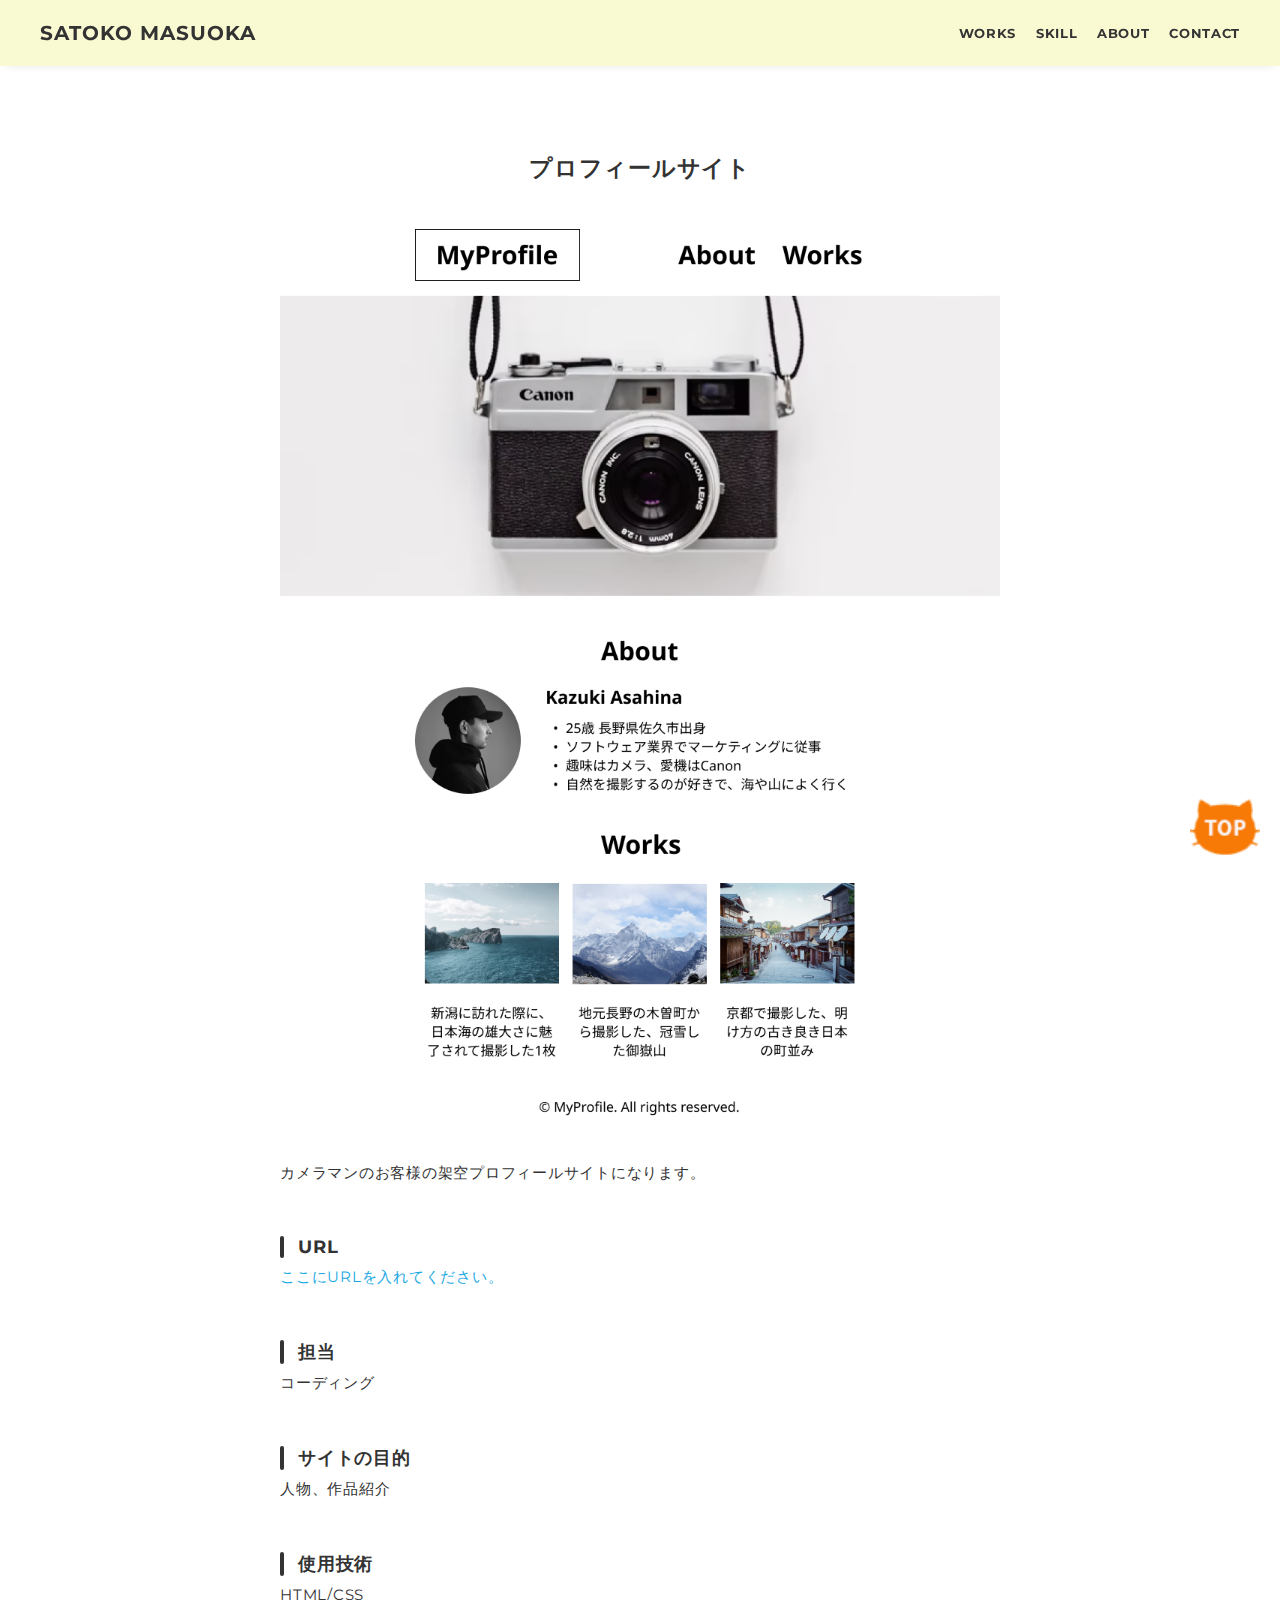
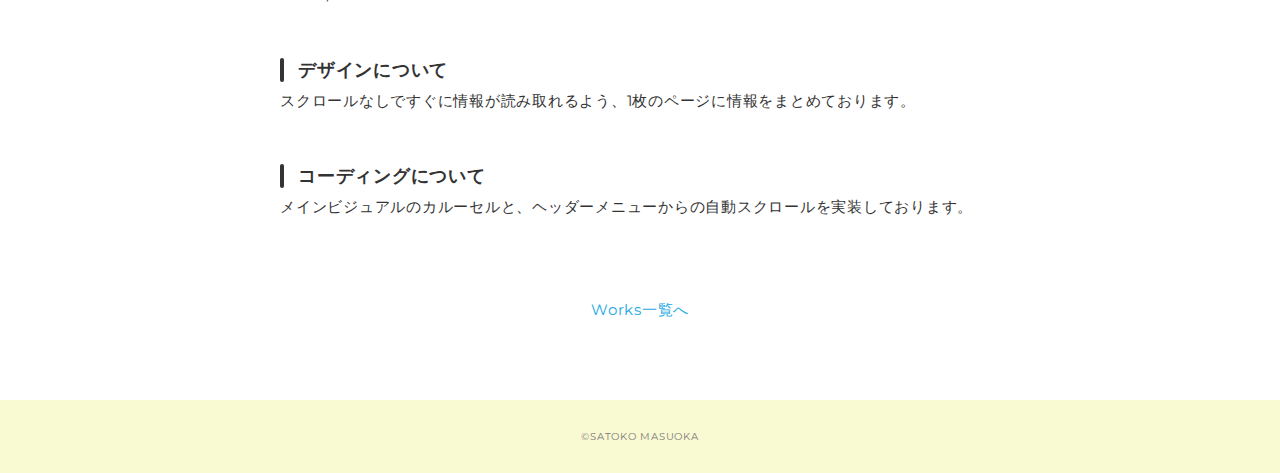
==== works-2.html @ 1069c5a1 "初回コミット" ====
<!DOCTYPE html>
<html>
<head>
  <meta charset="utf-8">
  <meta name="discription" content="増岡智子のポートフォリオサイトです。">
  <meta name="viewport" content="width=device-width, initial-scale=1.0, maximum-scale=1.0, minimum-scale=1.0">
  <title>増岡智子　ポートフォリオ</title>
  <link rel="preconnect" href="https://fonts.gstatic.com">
  <link href="https://fonts.googleapis.com/css2?family=Montserrat:wght@400;700&display=swap" rel="stylesheet">
  <link href="https://fonts.googleapis.com/css?family=Material+Icons+Outlined" rel="stylesheet">
  <link href="css/ress.css" media="all" rel="stylesheet" type="text/css" />
  <link href="css/style.css" media="all" rel="stylesheet" type="text/css" />
</head>

<body>
  <div class="wrapper">

    <!-- header -->
    <header class="header ">
      <div class="container">
        <h1 class="header-logo">
          <a href="index.html">SATOKO MASUOKA</a>
        </h1>
        <nav class="gnav">
          <ul class="gnav-list">
            <li class="gnav-item"><a href="index.html#works">WORKS</a></li>
            <li class="gnav-item"><a href="index.html#skill">SKILL</a></li>
            <li class="gnav-item"><a href="index.html#about">ABOUT</a></li>
            <li class="gnav-item"><a href="index.html#contact">CONTACT</a></li>
          </ul>
        </nav>
      </div>
    </header>
    <!-- /header -->

    <main class="content">

      <article class="article">
        <div class="article-container">
          <h2 class="article-title">プロフィールサイト</h2>
          <div class="article-body">
            <p>
              <img src="img/works-detail/works-2_pc.png" alt="works-2">
            </p>
            <p>
              カメラマンのお客様の架空プロフィールサイトになります。
            </p>
            <h3>URL</h3>
            <p><a href="" target="_blank" rel="noopener">ここにURLを入れてください。</a></p>
            <h3>担当</h3>
            <p>コーディング</p>
            <h3>サイトの目的</h3>
            <p>人物、作品紹介</p>
            <h3>使用技術</h3>
            <p>HTML/CSS</p>
            <h3>デザインについて</h3>
            <p>
              スクロールなしですぐに情報が読み取れるよう、1枚のページに情報をまとめております。
            </p>
            <h3>コーディングについて</h3>
            <p>
              メインビジュアルのカルーセルと、ヘッダーメニューからの自動スクロールを実装しております。
            </p>
          </div>
          <div class="home-link">
            <a href="index.html#works">Works一覧へ</a>
          </div>
        </div>
      </article>
    </main>

     <!-- TOPに戻るボタン -->
     <p id="pagetop"><a href="#"><img src="img/cat-icon.png" height="70" width="70" alt="ページトップボタン"></a></p>
    </main>

    <!-- footer -->
    <footer class="footer">
      <div class="copyright">&copy;SATOKO MASUOKA</div>
    </footer>
    <!-- /footer -->

  </div>
  <script src="https://ajax.googleapis.com/ajax/libs/jquery/3.6.0/jquery.min.js"></script>
  <script type='text/javascript' src="js/script.js"></script>
</body>
</html>
---- css/ress.css ----
/*!
 * ress.css • v3.0.1
 * MIT License
 * github.com/filipelinhares/ress
 */

/* # =================================================================
   # Global selectors
   # ================================================================= */

html {
  box-sizing: border-box;
  word-break: normal;
  -moz-tab-size: 4;
  tab-size: 4;

  -webkit-text-size-adjust: 100%; /* Prevent adjustments of font size after orientation changes in iOS */
}

*,
::before,
::after {
  box-sizing: inherit;
  background-repeat: no-repeat; /* Set `background-repeat: no-repeat` to all elements and pseudo elements */
}

::before,
::after {
  vertical-align: inherit;
  text-decoration: inherit; /* Inherit text-decoration and vertical align to ::before and ::after pseudo elements */
}

* {
  margin: 0;
  padding: 0; /* Reset `padding` and `margin` of all elements */
}

/* # =================================================================
   # General elements
   # ================================================================= */

hr {
  overflow: visible; /* Show the overflow in Edge and IE */
  height: 0; /* Add the correct box sizing in Firefox */
}

details,
main {
  display: block; /* Render the `main` element consistently in IE. */
}

summary {
  display: list-item; /* Add the correct display in all browsers */
}

small {
  font-size: 80%; /* Set font-size to 80% in `small` elements */
}

[hidden] {
  display: none; /* Add the correct display in IE */
}

abbr[title] {
  /* Add the correct text decoration in Chrome, Edge, IE, Opera, and Safari */
  text-decoration: underline;
  text-decoration: underline dotted;
  border-bottom: none; /* Remove the bottom border in Chrome 57 */
}

a {
  background-color: transparent; /* Remove the gray background on active links in IE 10 */
}

a:active,
a:hover {
  outline-width: 0; /* Remove the outline when hovering in all browsers */
}

code,
kbd,
pre,
samp {
  font-family: monospace, monospace; /* Specify the font family of code elements */
}

pre {
  font-size: 1em; /* Correct the odd `em` font sizing in all browsers */
}

b,
strong {
  font-weight: bolder; /* Add the correct font weight in Chrome, Edge, and Safari */
}

/* https://gist.github.com/unruthless/413930 */
sub,
sup {
  position: relative;
  font-size: 75%;
  line-height: 0;
  vertical-align: baseline;
}

sub {
  bottom: -.25em;
}

sup {
  top: -.5em;
}

/* # =================================================================
   # Forms
   # ================================================================= */

input {
  border-radius: 0;
}

/* Replace pointer cursor in disabled elements */
[disabled] {
  cursor: default;
}

[type="number"]::-webkit-container-spin-button,
[type="number"]::-webkit-outer-spin-button {
  height: auto; /* Correct the cursor style of increment and decrement buttons in Chrome */
}

[type="search"] {
  outline-offset: -2px; /* Correct the outline style in Safari */

  -webkit-appearance: textfield; /* Correct the odd appearance in Chrome and Safari */
}

[type="search"]::-webkit-search-decoration {
  -webkit-appearance: none; /* Remove the container padding in Chrome and Safari on macOS */
}

textarea {
  overflow: auto; /* Internet Explorer 11+ */
  resize: vertical; /* Specify textarea resizability */
}

button,
input,
optgroup,
select,
textarea {
  font: inherit; /* Specify font inheritance of form elements */
}

optgroup {
  font-weight: bold; /* Restore the font weight unset by the previous rule */
}

button {
  overflow: visible; /* Address `overflow` set to `hidden` in IE 8/9/10/11 */
}

button,
select {
  text-transform: none; /* Firefox 40+, Internet Explorer 11- */
}

/* Apply cursor pointer to button elements */
button,
[type="button"],
[type="reset"],
[type="submit"],
[role="button"] {
  cursor: pointer;
  color: inherit;
}

/* Remove container padding and border in Firefox 4+ */
button::-moz-focus-container,
[type="button"]::-moz-focus-container,
[type="reset"]::-moz-focus-container,
[type="submit"]::-moz-focus-container {
  padding: 0;
  border-style: none;
}

/* Replace focus style removed in the border reset above */
button:-moz-focusring,
[type="button"]::-moz-focus-container,
[type="reset"]::-moz-focus-container,
[type="submit"]::-moz-focus-container {
  outline: 1px dotted ButtonText;
}

button,
html [type="button"],
/* Prevent a WebKit bug where (2) destroys native `audio` and `video`controls in Android 4 */
[type="reset"],
[type="submit"] {
  -webkit-appearance: button; /* Correct the inability to style clickable types in iOS */
}

/* Remove the default button styling in all browsers */
button,
input,
select,
textarea {
  border-style: none;
  background-color: transparent;
}

/* Style select like a standard input */
select {
  -webkit-appearance: none; /* Chrome 41+ */
  -moz-appearance: none; /* Firefox 36+ */
}

select::-ms-expand {
  display: none; /* Internet Explorer 11+ */
}

select::-ms-value {
  color: currentColor; /* Internet Explorer 11+ */
}

legend {
  display: table; /* Correct the text wrapping in Edge and IE */
  max-width: 100%; /* Correct the text wrapping in Edge and IE */
  max-width: 100%; /* Correct the text wrapping in Edge 18- and IE */
  white-space: normal; /* Correct the text wrapping in Edge and IE */
  color: inherit; /* Correct the color inheritance from `fieldset` elements in IE */
  border: 0; /* Correct `color` not being inherited in IE 8/9/10/11 */
}

::-webkit-file-upload-button {
  font: inherit; /* Change font properties to `inherit` in Chrome and Safari */
  color: inherit;
  /* Correct the inability to style clickable types in iOS and Safari */

  -webkit-appearance: button;
}

/* # =================================================================
   # Specify media element style
   # ================================================================= */

img {
  border-style: none; /* Remove border when inside `a` element in IE 8/9/10 */
}

/* Add the correct vertical alignment in Chrome, Firefox, and Opera */
progress {
  vertical-align: baseline;
}

/* # =================================================================
   # Accessibility
   # ================================================================= */

/* Hide content from screens but not screenreaders */
@media screen {
  [hidden~="screen"] {
    display: inherit;
  }
  [hidden~="screen"]:not(:active):not(:focus):not(:target) {
    position: absolute !important;
    clip: rect(0 0 0 0) !important;
  }
}

/* Specify the progress cursor of updating elements */
[aria-busy="true"] {
  cursor: progress;
}

/* Specify the pointer cursor of trigger elements */
[aria-controls] {
  cursor: pointer;
}

/* Specify the unstyled cursor of disabled, not-editable, or otherwise inoperable elements */
[aria-disabled] {
  cursor: default;
}
---- css/style.css ----
body {
  font-family: "Montserrat","Helvetica Neue",Arial,"Hiragino Kaku Gothic ProN","Hiragino Sans",Meiryo,sans-serif;
  font-size: 15px;
  letter-spacing: .05em;
  color: #333;
}

a {
  transition: opacity .3s;
  text-decoration: none;
  color: #1ca9e3;
}

img {
  max-width: 100%;
  height: auto;
  vertical-align: bottom;
  border-style: none;
}



.pc-only {
  display: block;
}

.sp-only {
  display: none;
}



/*--------------------------------
 レイアウト
---------------------------------*/
.wrapper {
  padding-top: 73px;
}

.section {
  padding: 90px 0;
}

.section:nth-of-type(odd) {
  background-color: #ffead6;
}

.container {
  max-width: 1340px;
  margin: 0 auto;
  padding: 0 40px;
}

/*--------------------------------
 見出し
---------------------------------*/
.title {
  font-size: 34px;
  font-weight: bold;
  line-height: 1;
  margin-bottom: 40px;
  text-align: center;
  letter-spacing: .05em;
  color: #333;
}

.subtitle {
  font-size: 20px;
  font-weight: bold;
  line-height: 1;
  margin-bottom: 40px;
  text-align: center;
  letter-spacing: .05em;
  color: #333;
}

.lead {
  font-size: 16px;
  line-height: 1.8;
  margin-bottom: 30px;
}

/*--------------------------------
ヘッダー
---------------------------------*/
.header {
  position: fixed;
  top: 0;
  z-index: 1;
  width: 100%;
  background-color: #fafad2;
  box-shadow: 0 5px 10px -6px rgba(0,0,0,.1);
}

.header .container {
  display: flex;
  align-items: center;
  justify-content: space-between;
  padding: 20px 40px;
}

.header-logo {
  font-size: 20px;
  font-weight: bold;
  line-height: 1.2;
  margin-right: 20px;
  letter-spacing: .05em;
}

.header-logo a {
  color: #333;
}

.gnav-list {
  display: flex;
  justify-content: space-between;
  list-style: none;
}

.gnav-item:not(:last-child) {
  margin-right: 20px;
}

.gnav-item a {
  position: relative;
  font-size: 13px;
  font-weight: bold;
  display: inline-block;
  padding: 5px 0;
  transition: .3s;
  letter-spacing: .05em;
  color: #333;
}
.gnav-item a:after {
  position: absolute;
  bottom: 0;
  left: 50%;
  width: 0;
  height: 3px;
  content: "";
  transition: .3s;
  -webkit-transform: translateX(-50%);
  transform: translateX(-50%);
  background-color: #333;
}

.gnav-item a:hover:after {
  width: 100%;
}

/*--------------------------------
 メインビジュアル
---------------------------------*/
.mv {
  display: flex;
  align-items: center;
  justify-content: center;
  height: auto;
  text-align: center;
}

.mv-container {
  position: relative;
  padding: 0 20px;
}

.mv-container img {
  width: 100%;
  height: 100%;
}

/*--------------------------------
 Works
---------------------------------*/
.works-list {
  display: flex;
  flex-wrap: wrap;
  margin-bottom: -40px;
}

.works-item {
  width: 31.74603%;
  margin-right: 1.58730%;
  margin-bottom: 40px;
  color: #333;
}

.works-item:hover {
  opacity: .9;
}

.works-item:nth-of-type(3n) {
  margin-right: 0;
}

.works-img img {
  border: 1px solid #e6e6e6;
}

.works-name {
  font-size: 12px;
  font-weight: bold;
  margin-top: 8px;
}

.works-info {
  font-size: 10px;
  margin-top: 5px;
}

/*--------------------------------
 Skill
---------------------------------*/
.skill-list {
  display: flex;
  flex-wrap: wrap;
  justify-content: space-between;
  margin-bottom: -50px;
}

.skill-item {
  display: flex;
  align-items: flex-start;
  justify-content: space-between;
  width: 48%;
  margin-bottom: 50px;
}

.skill-img {
  width: 60px;
  height: auto;
  margin-right: 20px;
}

.skill-body {
  flex: 1;
}

.skill-name {
  margin-bottom: 10px;
}

.skill-text {
  font-size: 14px;
  line-height: 1.8;
}

/*--------------------------------
 About
---------------------------------*/
.profile {
  display: flex;
  flex-wrap: wrap;
  max-width: 800px;
  margin: 0 auto;
}
.profile-img {
  width: 20%;
  margin-right: 30px;
  border-radius: 50%;
}
.profile-img img {
  border-radius: 50%;
}
.profile-body {
  flex: 1;
}

.profile-body p {
  font-size: 15px;
  line-height: 1.8;
}

.profile-body p:not(:last-child) {
  margin-bottom: 30px;
}

/*--------------------------------
 Contact
---------------------------------*/
.contact {
  text-align: center;
}

.contact-item:not(:last-child) {
  margin-right: 10px;
}

.contact-text {
  margin-top: 10px;
}

.address-area {
  font-size: 40px;
}

/*--------------------------------
 ページトップ
---------------------------------*/
/* TOPに戻るボタン */
#pagetop {    
  position: fixed;
  bottom: 38px;
  right: 20px;
}

/*--------------------------------
 フッター
---------------------------------*/
.footer {
  padding: 30px;
  background-color: #fafad2;
}

.copyright {
  font-size: 10px;
  text-align: center;
  color: #797979;
}

/*--------------------------------
 下層：Worksページ
---------------------------------*/
.article {
  padding: 80px 0;
}

.article-container {
  max-width: 1040px;
  margin: 0 auto;
  padding: 0 20px;
}

.article-title {
  margin-bottom: 30px;
  text-align: center;
}

.article-body {
  max-width: 720px;
  margin: 0 auto;
  margin-bottom: 80px;
}

.article-body h3 {
  position: relative;
  font-size: 18px;
  margin-bottom: 5px;
  padding-left: 1em;
}

.article-body img {
  width: 100%;
  height: auto;
}

.article-body h3:not(:first-child) {
  margin-top: 50px;
}

.article-body h3::before {
  position: absolute;
  top: 0;
  left: 0;
  width: 4px;
  height: 100%;
  content: "";
  border-radius: 3px;
  background-color: #333;
}

.article-body p {
  font-size: 15px;
  line-height: 1.8;
  margin-bottom: 30px;
}

.home-link {
  text-align: center;
}

/*media Queries 767
----------------------------------------------------*/
@media screen and (max-width: 767px) {
  body {
    font-size: 14px;
  }

  .pc-only {
    display: none;
  }

  .sp-only {
    display: block;
  }

  /* 見出し */
  .title {
    font-size: 26px;
    margin-bottom: 20px;
  }

  .lead {
    font-size: 14px;
    line-height: 1.7;
    margin-bottom: 20px;
  }

  /* レイアウト */
  .wrapper {
    padding-top: 57px;
  }

  .section {
    padding: 60px 0;
  }

  .container {
    padding: 0 20px;
  }

  /* ヘッダー */
  .header .container {
    padding: 15px;
  }

  .header-logo {
    font-size: 15px;
    margin-right: 15px;
  }

  .gnav-item:not(:last-child) {
    margin-right: 10px;
  }

  .gnav-item a {
    font-size: 10px;
  }

  .gnav-item a:after {
    display: none;
  }

  /*  メインビジュアル */
  .mv {
    height: 40vh;
  }

  .mv-container {
    padding: 0 20px;
  }

  .mv-title {
    font-size: 30px;
  }
  .mv-subtitle {
    font-size: 16px;
    margin-bottom: 20px;
  }

  .mv-text {
    top: 75%;
    font-size: 14px;
    line-height: 1.7;
  }

  /* Works */
  .works-name {
    font-size: 12px;
  }

  .works-info {
    margin-top: 3px;
  }

  .works-list {
    justify-content: space-between;
  }

  .works-item {
    flex: 0 0 48%;
    margin-right: 0;
    margin-bottom: 30px;
  }

  /* Skill */
  .skill-list {
    display: block;
    margin-bottom: 0;
  }

  .skill-item {
    width: 100%;
    margin-bottom: 35px;
  }

  .skill-item:last-child {
    margin-bottom: 0;
  }

  .skill-name {
    margin-bottom: 5px;
  }

  .skill-text {
    font-size: 13px;
    line-height: 1.7;
  }

  /* About */
  .profile {
    display: block;
  }
  .profile-img {
    width: 150px;
    margin: 0 auto;
    margin-bottom: 25px;
  }

  .profile-body p {
    font-size: 14px;
    line-height: 1.7;
  }

  .profile-body p:not(:last-child) {
    margin-bottom: 20px;
  }

  /* フッター */
  .footer {
    padding: 20px;
  }

  /* 下層ページ */
  .article {
    padding: 50px 0;
  }

  .article-body h3 {
    font-size: 16px;
    padding-left: .8em;
  }

  .article-body h3:not(:first-child) {
    margin-top: 30px;
  }

  .article-body p {
    font-size: 14px;
    line-height: 1.7;
    margin-bottom: 20px;
  }
}
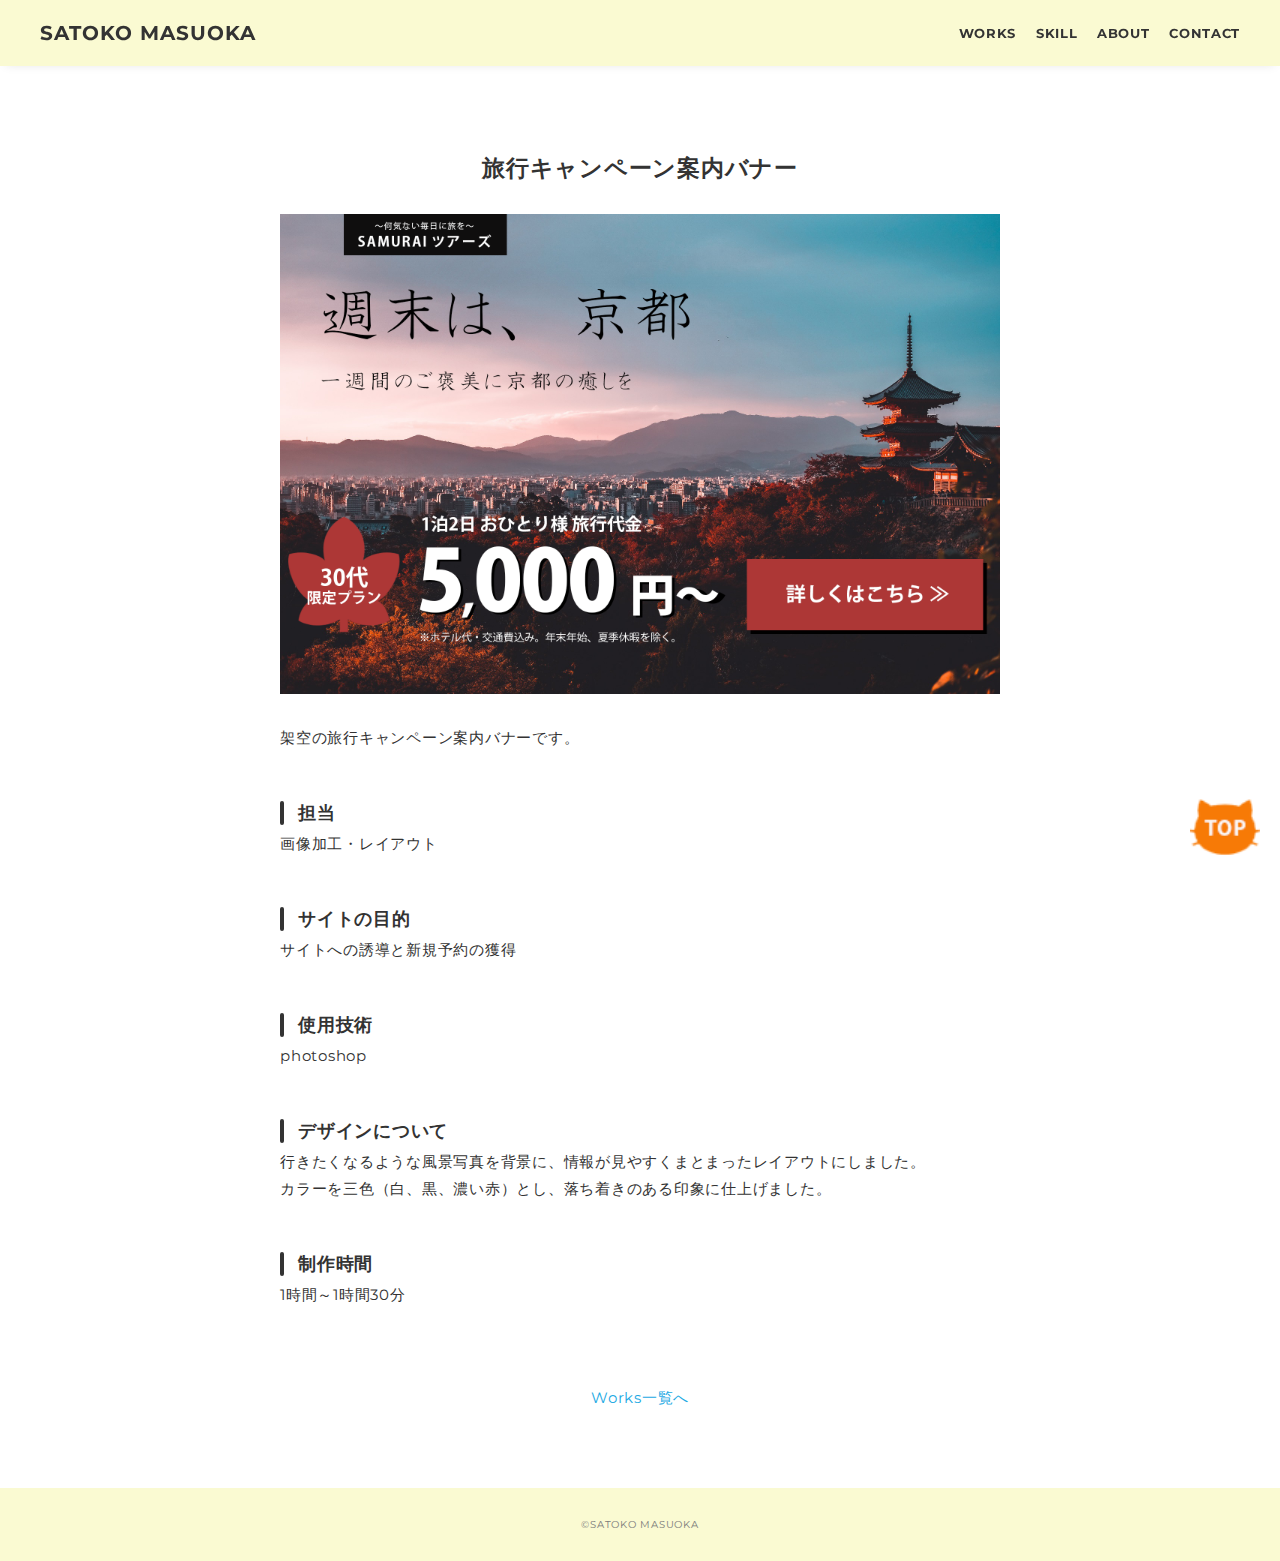
==== commit eda8ff4c: "制作物変更" ====
--- a/works-2.html
+++ b/works-2.html
@@ -37,29 +37,28 @@
 
       <article class="article">
         <div class="article-container">
-          <h2 class="article-title">プロフィールサイト</h2>
+          <h2 class="article-title">旅行キャンペーン案内バナー</h2>
           <div class="article-body">
             <p>
-              <img src="img/works-detail/works-2_pc.png" alt="works-2">
+              <img src="img/works-detail/京都バナー.png" alt="works-2">
             </p>
             <p>
-              カメラマンのお客様の架空プロフィールサイトになります。
+              架空の旅行キャンペーン案内バナーです。
             </p>
-            <h3>URL</h3>
-            <p><a href="" target="_blank" rel="noopener">ここにURLを入れてください。</a></p>
             <h3>担当</h3>
-            <p>コーディング</p>
+            <p>画像加工・レイアウト</p>
             <h3>サイトの目的</h3>
-            <p>人物、作品紹介</p>
+            <p>サイトへの誘導と新規予約の獲得</p>
             <h3>使用技術</h3>
-            <p>HTML/CSS</p>
+            <p>photoshop</p>
             <h3>デザインについて</h3>
             <p>
-              スクロールなしですぐに情報が読み取れるよう、1枚のページに情報をまとめております。
+              行きたくなるような風景写真を背景に、情報が見やすくまとまったレイアウトにしました。<br>
+              カラーを三色（白、黒、濃い赤）とし、落ち着きのある印象に仕上げました。
             </p>
-            <h3>コーディングについて</h3>
+            <h3>制作時間</h3>
             <p>
-              メインビジュアルのカルーセルと、ヘッダーメニューからの自動スクロールを実装しております。
+              1時間～1時間30分
             </p>
           </div>
           <div class="home-link">
